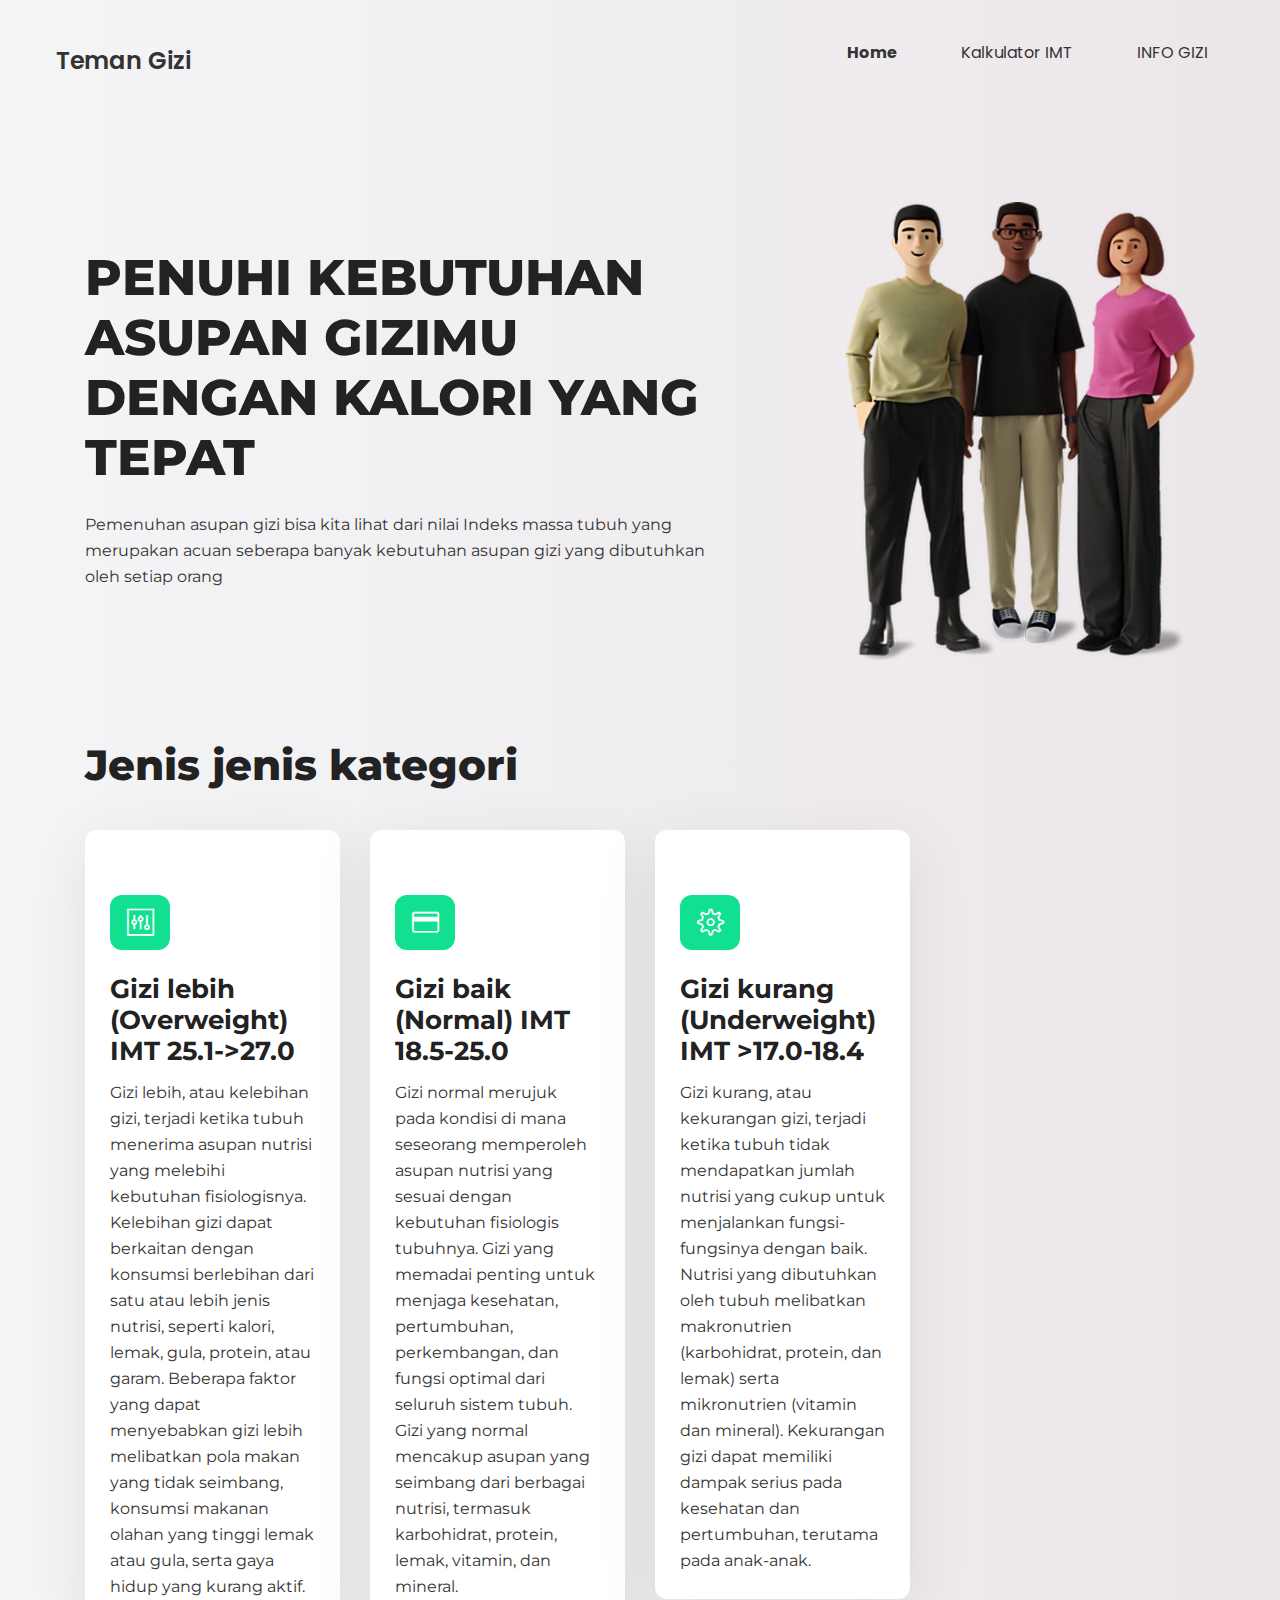
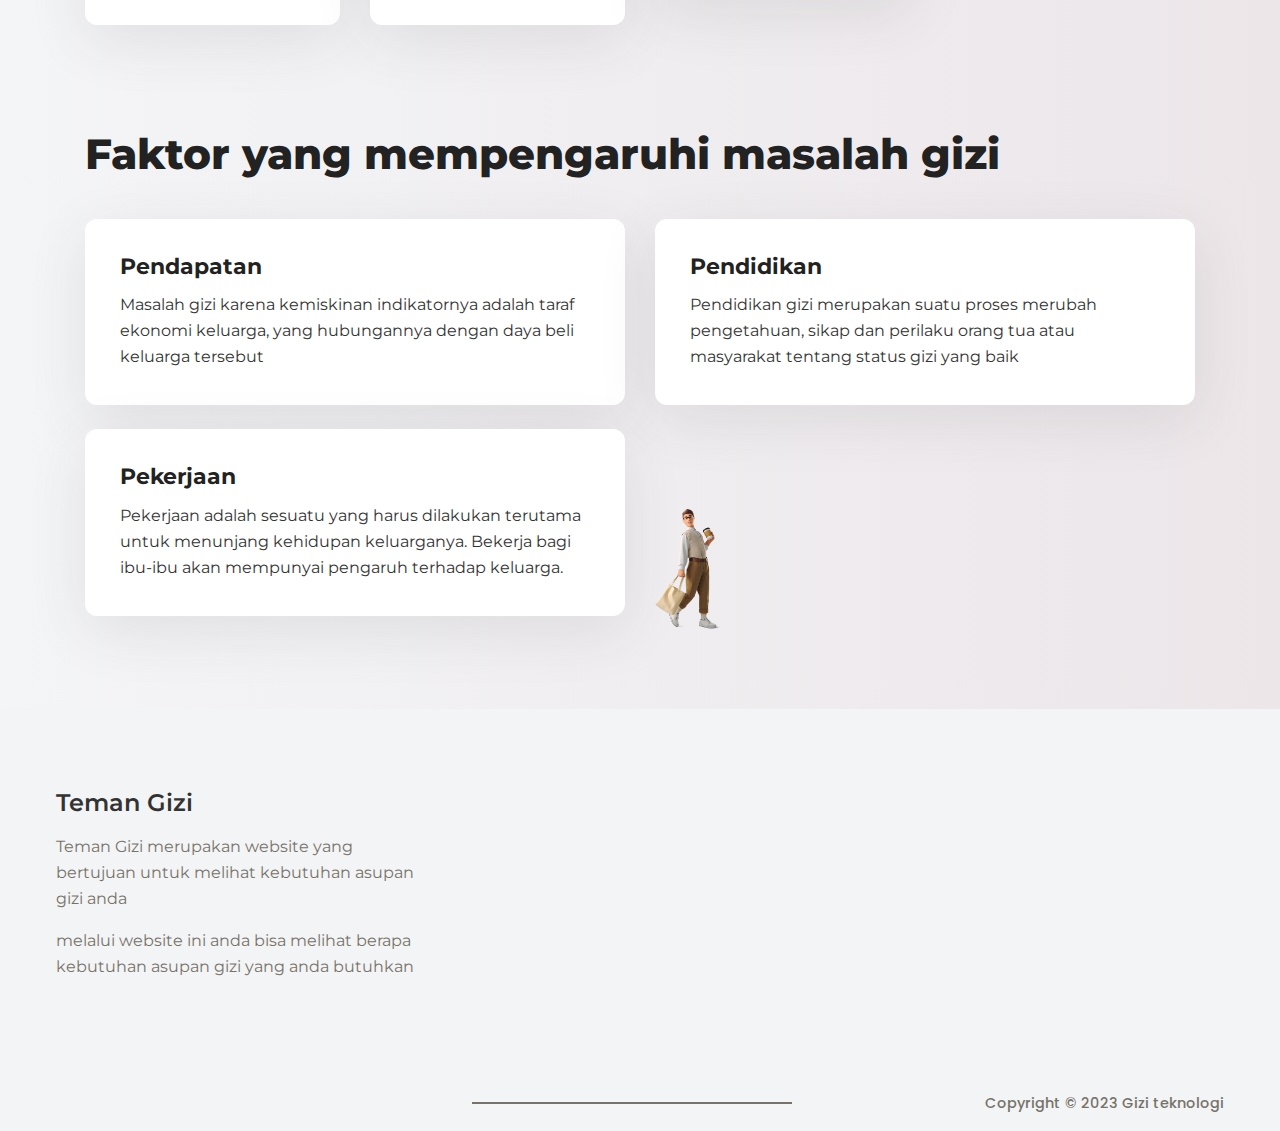
==== index.html @ fb21a04c "Rename Index.html to index.html" ====
<!DOCTYPE html>


<html lang="eng">

<head>
    <meta charset="utf-8">
    <title>PEduli Gizi</title>
    <meta name="viewport" content="width=device-width, initial-scale=1, maximum-scale=1">
    <meta name="theme-name" content="Mujahidin" />
    <!-- menghunungkan dengan bootstap -->
    <!-- plugins -->
    <link rel="stylesheet" href="plugins/bootstrap/bootstrap.min.css">
    <link rel="stylesheet" href="plugins/themify-icons/themify-icons.css">
    <!-- link css -->
    <link href="css/idin.css" rel="stylesheet">
    <link href="css/styles.css" rel="stylesheet">

    <!-- logo atas  -->
    <link rel="shortcut icon" href="images/Group 1.png" type="image/x-icon">
    <link rel="icon" href="images/Group 1.png" type="image/x-icon">



</head>

<body>

    <nav>
        <div class="nav__logo">Teman Gizi</div>
        <ul class="nav__links">
            <li class="nav-item"><a class="nav-link active" aria-current="page" href="Index.html"><b>Home</b></a></li>
            <li class="nav-item"><a class="nav-link" href="kalkulatorIMT.HTML">Kalkulator IMT</a></li>
            <li class="nav-item"><a class="nav-link" href="infoGizi.html">INFO GIZI </a></li>

        </ul>
    </nav>

    <!-- bagian ke 2 -->
    <section class="section pb-0">
        <div class="container">
            <div class="row justify-content-between align-items-center">
                <div class="col-lg-7 text-center text-lg-left">
                    <h1 class="mb-4">PENUHI KEBUTUHAN ASUPAN GIZIMU DENGAN KALORI YANG TEPAT</h1>
                    <p class="mb-4">Pemenuhan asupan gizi bisa kita lihat dari nilai Indeks massa tubuh yang merupakan acuan seberapa banyak kebutuhan asupan gizi yang dibutuhkan oleh setiap orang </p>
                    <P class="mb-4"><b></b></P>
                </div>
                <div class="col-lg-4 d-lg-block d-none">
                    <img src="/assets/bener 222.png" alt="illustration" class="img-fluid">
                </div>
            </div>
        </div>
    </section>
    <!-- /banner -->

    <!-- topics -->
    <section class="section pb-0">
        <div class="container">
            <h2 class="section-title">Jenis jenis kategori </h2>
            <div class="row">
                <!-- topic -->
                <div class="col-lg-3 col-md-4 col-sm-6 mb-4">
                    <div class="card match-height">
                        <div class="card-body">
                            <i class="card-icon ti-panel mb-4"></i>
                            <h3 class="card-title h4">Gizi lebih (Overweight) IMT 25.1->27.0</h3>
                            <p class="card-text">Gizi lebih, atau kelebihan gizi, terjadi ketika tubuh menerima asupan nutrisi yang melebihi kebutuhan fisiologisnya. Kelebihan gizi dapat berkaitan dengan konsumsi berlebihan dari satu atau lebih jenis nutrisi, seperti kalori, lemak, gula, protein, atau garam. Beberapa faktor yang dapat menyebabkan gizi lebih melibatkan pola makan yang tidak seimbang, konsumsi makanan olahan yang tinggi lemak atau gula, serta gaya hidup yang kurang aktif. </p>
                            <a href="list.html" class="stretched-link"></a>
                        </div>
                    </div>
                </div>
                <!-- topic -->
                <div class="col-lg-3 col-md-4 col-sm-6 mb-4">
                    <div class="card match-height">
                        <div class="card-body">
                            <i class="card-icon ti-credit-card mb-4"></i>
                            <h3 class="card-title h4">Gizi baik (Normal) IMT 18.5-25.0</h3>
                            <p class="card-text">Gizi normal merujuk pada kondisi di mana seseorang memperoleh asupan nutrisi yang sesuai dengan kebutuhan fisiologis tubuhnya. Gizi yang memadai penting untuk menjaga kesehatan, pertumbuhan, perkembangan, dan fungsi optimal dari seluruh sistem tubuh. Gizi yang normal mencakup asupan yang seimbang dari berbagai nutrisi, termasuk karbohidrat, protein, lemak, vitamin, dan mineral.</p>
                            <a href="list.html" class="stretched-link"></a>
                        </div>
                    </div>
                </div>
                <!-- topic -->
                <!-- topic -->
                <div class="col-lg-3 col-md-4 col-sm-6 mb-4">
                    <div class="card match-height">
                        <div class="card-body">
                            <i class="card-icon ti-settings mb-4"></i>
                            <h3 class="card-title h4">Gizi kurang (Underweight) IMT >17.0-18.4</h3>
                            <p class="card-text">Gizi kurang, atau kekurangan gizi, terjadi ketika tubuh tidak mendapatkan jumlah nutrisi yang cukup untuk menjalankan fungsi-fungsinya dengan baik. Nutrisi yang dibutuhkan oleh tubuh melibatkan makronutrien (karbohidrat, protein, dan lemak) serta mikronutrien (vitamin dan mineral). Kekurangan gizi dapat memiliki dampak serius pada kesehatan dan pertumbuhan, terutama pada anak-anak. 
                            </p>
                            <a href="list.html" class="stretched-link"></a>
                        </div>
                    </div>
                </div>
            </div>
        </div>
    </section>
    <!-- /topics -->

    <!-- faq -->
    <section class="section pb-0">
        <div class="container">
            <h2 class="section-title">Faktor yang mempengaruhi masalah gizi</h2>
            <div class="row masonry-wrapper">
                <!-- faq item -->
                <div class="col-md-6 mb-4">
                    <div class="card card-lg">
                        <div class="card-body">
                            <h3 class="card-title h5">Pendapatan</h3>
                            <p class="card-text content">Masalah gizi karena kemiskinan indikatornya adalah taraf ekonomi keluarga, yang hubungannya dengan daya beli keluarga tersebut
                        </div>
                    </div>
                </div>
                <!-- faq item -->
                <div class="col-md-6 mb-4">
                    <div class="card card-lg">
                        <div class="card-body">
                            <h3 class="card-title h5">Pendidikan </h3>
                            <p class="card-text content">Pendidikan gizi merupakan suatu proses merubah pengetahuan, sikap dan perilaku orang tua atau masyarakat tentang status gizi yang baik</p>
                        </div>
                    </div>
                </div>
                <!-- faq item -->
                <div class="col-md-6 mb-4">
                    <div class="card card-lg">
                        <div class="card-body">
                            <h3 class="card-title h5">Pekerjaan </h3>
                            <p class="card-text content">Pekerjaan adalah sesuatu yang harus dilakukan terutama untuk menunjang kehidupan keluarganya. Bekerja bagi ibu-ibu akan mempunyai pengaruh terhadap keluarga.
                                <a </p>
                        </div>
                    </div>
                </div>

                <!-- /faq -->

                <!-- call to action -->
                <section class="section">
                    <div class="container">
                        <div class="row align-items-center">
                            <div class="col-lg-4 text-center d-lg-block d-none">
                                <img src="images/idin.png" class="img-fluid" alt="">
                            </div>

                            </div>
                        </div>
                    </div>
                </section>
                <!-- /call to action -->

                <footer class="footer">
                    <div class="section__container footer__container">
                        <div class="footer__col">
                            <h3>Teman Gizi</h3>
                            <p>
                                Teman Gizi merupakan website yang bertujuan untuk melihat kebutuhan asupan gizi anda
                            </p>
                            <p>
                               melalui website ini anda bisa melihat berapa kebutuhan asupan gizi yang anda butuhkan
                        </div>
                        <div class="footer__col">
                        </div>
                    </div>
                    <div class="footer__bar">
                        Copyright © 2023 Gizi teknologi
                    </div>
                </footer>
                <!-- plugins -->
                <script src="plugins/jQuery/jquery.min.js"></script>
                <script src="plugins/bootstrap/bootstrap.min.js"></script>
                <script src="plugins/masonry/masonry.min.js"></script>
                <script src="plugins/clipboard/clipboard.min.js"></script>
                <script src="plugins/match-height/jquery.matchHeight-min.js"></script>

                <!-- Main Script -->
                <script src="js/script.js"></script>

</body>

</html>
---- plugins/themify-icons/themify-icons.css ----
@font-face{font-family:themify;src:url(fonts/themify.eot?-fvbane);src:url(fonts/themify.eot?#iefix-fvbane) format('embedded-opentype'),url(fonts/themify.woff?-fvbane) format('woff'),url(fonts/themify.ttf?-fvbane) format('truetype'),url(fonts/themify.svg?-fvbane#themify) format('svg');font-weight:400;font-style:normal}[class*=" ti-"],[class^=ti-]{font-family:themify;speak:none;font-style:normal;font-weight:400;font-variant:normal;text-transform:none;line-height:1;-webkit-font-smoothing:antialiased;-moz-osx-font-smoothing:grayscale}.ti-wand:before{content:"\e600"}.ti-volume:before{content:"\e601"}.ti-user:before{content:"\e602"}.ti-unlock:before{content:"\e603"}.ti-unlink:before{content:"\e604"}.ti-trash:before{content:"\e605"}.ti-thought:before{content:"\e606"}.ti-target:before{content:"\e607"}.ti-tag:before{content:"\e608"}.ti-tablet:before{content:"\e609"}.ti-star:before{content:"\e60a"}.ti-spray:before{content:"\e60b"}.ti-signal:before{content:"\e60c"}.ti-shopping-cart:before{content:"\e60d"}.ti-shopping-cart-full:before{content:"\e60e"}.ti-settings:before{content:"\e60f"}.ti-search:before{content:"\e610"}.ti-zoom-in:before{content:"\e611"}.ti-zoom-out:before{content:"\e612"}.ti-cut:before{content:"\e613"}.ti-ruler:before{content:"\e614"}.ti-ruler-pencil:before{content:"\e615"}.ti-ruler-alt:before{content:"\e616"}.ti-bookmark:before{content:"\e617"}.ti-bookmark-alt:before{content:"\e618"}.ti-reload:before{content:"\e619"}.ti-plus:before{content:"\e61a"}.ti-pin:before{content:"\e61b"}.ti-pencil:before{content:"\e61c"}.ti-pencil-alt:before{content:"\e61d"}.ti-paint-roller:before{content:"\e61e"}.ti-paint-bucket:before{content:"\e61f"}.ti-na:before{content:"\e620"}.ti-mobile:before{content:"\e621"}.ti-minus:before{content:"\e622"}.ti-medall:before{content:"\e623"}.ti-medall-alt:before{content:"\e624"}.ti-marker:before{content:"\e625"}.ti-marker-alt:before{content:"\e626"}.ti-arrow-up:before{content:"\e627"}.ti-arrow-right:before{content:"\e628"}.ti-arrow-left:before{content:"\e629"}.ti-arrow-down:before{content:"\e62a"}.ti-lock:before{content:"\e62b"}.ti-location-arrow:before{content:"\e62c"}.ti-link:before{content:"\e62d"}.ti-layout:before{content:"\e62e"}.ti-layers:before{content:"\e62f"}.ti-layers-alt:before{content:"\e630"}.ti-key:before{content:"\e631"}.ti-import:before{content:"\e632"}.ti-image:before{content:"\e633"}.ti-heart:before{content:"\e634"}.ti-heart-broken:before{content:"\e635"}.ti-hand-stop:before{content:"\e636"}.ti-hand-open:before{content:"\e637"}.ti-hand-drag:before{content:"\e638"}.ti-folder:before{content:"\e639"}.ti-flag:before{content:"\e63a"}.ti-flag-alt:before{content:"\e63b"}.ti-flag-alt-2:before{content:"\e63c"}.ti-eye:before{content:"\e63d"}.ti-export:before{content:"\e63e"}.ti-exchange-vertical:before{content:"\e63f"}.ti-desktop:before{content:"\e640"}.ti-cup:before{content:"\e641"}.ti-crown:before{content:"\e642"}.ti-comments:before{content:"\e643"}.ti-comment:before{content:"\e644"}.ti-comment-alt:before{content:"\e645"}.ti-close:before{content:"\e646"}.ti-clip:before{content:"\e647"}.ti-angle-up:before{content:"\e648"}.ti-angle-right:before{content:"\e649"}.ti-angle-left:before{content:"\e64a"}.ti-angle-down:before{content:"\e64b"}.ti-check:before{content:"\e64c"}.ti-check-box:before{content:"\e64d"}.ti-camera:before{content:"\e64e"}.ti-announcement:before{content:"\e64f"}.ti-brush:before{content:"\e650"}.ti-briefcase:before{content:"\e651"}.ti-bolt:before{content:"\e652"}.ti-bolt-alt:before{content:"\e653"}.ti-blackboard:before{content:"\e654"}.ti-bag:before{content:"\e655"}.ti-move:before{content:"\e656"}.ti-arrows-vertical:before{content:"\e657"}.ti-arrows-horizontal:before{content:"\e658"}.ti-fullscreen:before{content:"\e659"}.ti-arrow-top-right:before{content:"\e65a"}.ti-arrow-top-left:before{content:"\e65b"}.ti-arrow-circle-up:before{content:"\e65c"}.ti-arrow-circle-right:before{content:"\e65d"}.ti-arrow-circle-left:before{content:"\e65e"}.ti-arrow-circle-down:before{content:"\e65f"}.ti-angle-double-up:before{content:"\e660"}.ti-angle-double-right:before{content:"\e661"}.ti-angle-double-left:before{content:"\e662"}.ti-angle-double-down:before{content:"\e663"}.ti-zip:before{content:"\e664"}.ti-world:before{content:"\e665"}.ti-wheelchair:before{content:"\e666"}.ti-view-list:before{content:"\e667"}.ti-view-list-alt:before{content:"\e668"}.ti-view-grid:before{content:"\e669"}.ti-uppercase:before{content:"\e66a"}.ti-upload:before{content:"\e66b"}.ti-underline:before{content:"\e66c"}.ti-truck:before{content:"\e66d"}.ti-timer:before{content:"\e66e"}.ti-ticket:before{content:"\e66f"}.ti-thumb-up:before{content:"\e670"}.ti-thumb-down:before{content:"\e671"}.ti-text:before{content:"\e672"}.ti-stats-up:before{content:"\e673"}.ti-stats-down:before{content:"\e674"}.ti-split-v:before{content:"\e675"}.ti-split-h:before{content:"\e676"}.ti-smallcap:before{content:"\e677"}.ti-shine:before{content:"\e678"}.ti-shift-right:before{content:"\e679"}.ti-shift-left:before{content:"\e67a"}.ti-shield:before{content:"\e67b"}.ti-notepad:before{content:"\e67c"}.ti-server:before{content:"\e67d"}.ti-quote-right:before{content:"\e67e"}.ti-quote-left:before{content:"\e67f"}.ti-pulse:before{content:"\e680"}.ti-printer:before{content:"\e681"}.ti-power-off:before{content:"\e682"}.ti-plug:before{content:"\e683"}.ti-pie-chart:before{content:"\e684"}.ti-paragraph:before{content:"\e685"}.ti-panel:before{content:"\e686"}.ti-package:before{content:"\e687"}.ti-music:before{content:"\e688"}.ti-music-alt:before{content:"\e689"}.ti-mouse:before{content:"\e68a"}.ti-mouse-alt:before{content:"\e68b"}.ti-money:before{content:"\e68c"}.ti-microphone:before{content:"\e68d"}.ti-menu:before{content:"\e68e"}.ti-menu-alt:before{content:"\e68f"}.ti-map:before{content:"\e690"}.ti-map-alt:before{content:"\e691"}.ti-loop:before{content:"\e692"}.ti-location-pin:before{content:"\e693"}.ti-list:before{content:"\e694"}.ti-light-bulb:before{content:"\e695"}.ti-Italic:before{content:"\e696"}.ti-info:before{content:"\e697"}.ti-infinite:before{content:"\e698"}.ti-id-badge:before{content:"\e699"}.ti-hummer:before{content:"\e69a"}.ti-home:before{content:"\e69b"}.ti-help:before{content:"\e69c"}.ti-headphone:before{content:"\e69d"}.ti-harddrives:before{content:"\e69e"}.ti-harddrive:before{content:"\e69f"}.ti-gift:before{content:"\e6a0"}.ti-game:before{content:"\e6a1"}.ti-filter:before{content:"\e6a2"}.ti-files:before{content:"\e6a3"}.ti-file:before{content:"\e6a4"}.ti-eraser:before{content:"\e6a5"}.ti-envelope:before{content:"\e6a6"}.ti-download:before{content:"\e6a7"}.ti-direction:before{content:"\e6a8"}.ti-direction-alt:before{content:"\e6a9"}.ti-dashboard:before{content:"\e6aa"}.ti-control-stop:before{content:"\e6ab"}.ti-control-shuffle:before{content:"\e6ac"}.ti-control-play:before{content:"\e6ad"}.ti-control-pause:before{content:"\e6ae"}.ti-control-forward:before{content:"\e6af"}.ti-control-backward:before{content:"\e6b0"}.ti-cloud:before{content:"\e6b1"}.ti-cloud-up:before{content:"\e6b2"}.ti-cloud-down:before{content:"\e6b3"}.ti-clipboard:before{content:"\e6b4"}.ti-car:before{content:"\e6b5"}.ti-calendar:before{content:"\e6b6"}.ti-book:before{content:"\e6b7"}.ti-bell:before{content:"\e6b8"}.ti-basketball:before{content:"\e6b9"}.ti-bar-chart:before{content:"\e6ba"}.ti-bar-chart-alt:before{content:"\e6bb"}.ti-back-right:before{content:"\e6bc"}.ti-back-left:before{content:"\e6bd"}.ti-arrows-corner:before{content:"\e6be"}.ti-archive:before{content:"\e6bf"}.ti-anchor:before{content:"\e6c0"}.ti-align-right:before{content:"\e6c1"}.ti-align-left:before{content:"\e6c2"}.ti-align-justify:before{content:"\e6c3"}.ti-align-center:before{content:"\e6c4"}.ti-alert:before{content:"\e6c5"}.ti-alarm-clock:before{content:"\e6c6"}.ti-agenda:before{content:"\e6c7"}.ti-write:before{content:"\e6c8"}.ti-window:before{content:"\e6c9"}.ti-widgetized:before{content:"\e6ca"}.ti-widget:before{content:"\e6cb"}.ti-widget-alt:before{content:"\e6cc"}.ti-wallet:before{content:"\e6cd"}.ti-video-clapper:before{content:"\e6ce"}.ti-video-camera:before{content:"\e6cf"}.ti-vector:before{content:"\e6d0"}.ti-themify-logo:before{content:"\e6d1"}.ti-themify-favicon:before{content:"\e6d2"}.ti-themify-favicon-alt:before{content:"\e6d3"}.ti-support:before{content:"\e6d4"}.ti-stamp:before{content:"\e6d5"}.ti-split-v-alt:before{content:"\e6d6"}.ti-slice:before{content:"\e6d7"}.ti-shortcode:before{content:"\e6d8"}.ti-shift-right-alt:before{content:"\e6d9"}.ti-shift-left-alt:before{content:"\e6da"}.ti-ruler-alt-2:before{content:"\e6db"}.ti-receipt:before{content:"\e6dc"}.ti-pin2:before{content:"\e6dd"}.ti-pin-alt:before{content:"\e6de"}.ti-pencil-alt2:before{content:"\e6df"}.ti-palette:before{content:"\e6e0"}.ti-more:before{content:"\e6e1"}.ti-more-alt:before{content:"\e6e2"}.ti-microphone-alt:before{content:"\e6e3"}.ti-magnet:before{content:"\e6e4"}.ti-line-double:before{content:"\e6e5"}.ti-line-dotted:before{content:"\e6e6"}.ti-line-dashed:before{content:"\e6e7"}.ti-layout-width-full:before{content:"\e6e8"}.ti-layout-width-default:before{content:"\e6e9"}.ti-layout-width-default-alt:before{content:"\e6ea"}.ti-layout-tab:before{content:"\e6eb"}.ti-layout-tab-window:before{content:"\e6ec"}.ti-layout-tab-v:before{content:"\e6ed"}.ti-layout-tab-min:before{content:"\e6ee"}.ti-layout-slider:before{content:"\e6ef"}.ti-layout-slider-alt:before{content:"\e6f0"}.ti-layout-sidebar-right:before{content:"\e6f1"}.ti-layout-sidebar-none:before{content:"\e6f2"}.ti-layout-sidebar-left:before{content:"\e6f3"}.ti-layout-placeholder:before{content:"\e6f4"}.ti-layout-menu:before{content:"\e6f5"}.ti-layout-menu-v:before{content:"\e6f6"}.ti-layout-menu-separated:before{content:"\e6f7"}.ti-layout-menu-full:before{content:"\e6f8"}.ti-layout-media-right-alt:before{content:"\e6f9"}.ti-layout-media-right:before{content:"\e6fa"}.ti-layout-media-overlay:before{content:"\e6fb"}.ti-layout-media-overlay-alt:before{content:"\e6fc"}.ti-layout-media-overlay-alt-2:before{content:"\e6fd"}.ti-layout-media-left-alt:before{content:"\e6fe"}.ti-layout-media-left:before{content:"\e6ff"}.ti-layout-media-center-alt:before{content:"\e700"}.ti-layout-media-center:before{content:"\e701"}.ti-layout-list-thumb:before{content:"\e702"}.ti-layout-list-thumb-alt:before{content:"\e703"}.ti-layout-list-post:before{content:"\e704"}.ti-layout-list-large-image:before{content:"\e705"}.ti-layout-line-solid:before{content:"\e706"}.ti-layout-grid4:before{content:"\e707"}.ti-layout-grid3:before{content:"\e708"}.ti-layout-grid2:before{content:"\e709"}.ti-layout-grid2-thumb:before{content:"\e70a"}.ti-layout-cta-right:before{content:"\e70b"}.ti-layout-cta-left:before{content:"\e70c"}.ti-layout-cta-center:before{content:"\e70d"}.ti-layout-cta-btn-right:before{content:"\e70e"}.ti-layout-cta-btn-left:before{content:"\e70f"}.ti-layout-column4:before{content:"\e710"}.ti-layout-column3:before{content:"\e711"}.ti-layout-column2:before{content:"\e712"}.ti-layout-accordion-separated:before{content:"\e713"}.ti-layout-accordion-merged:before{content:"\e714"}.ti-layout-accordion-list:before{content:"\e715"}.ti-ink-pen:before{content:"\e716"}.ti-info-alt:before{content:"\e717"}.ti-help-alt:before{content:"\e718"}.ti-headphone-alt:before{content:"\e719"}.ti-hand-point-up:before{content:"\e71a"}.ti-hand-point-right:before{content:"\e71b"}.ti-hand-point-left:before{content:"\e71c"}.ti-hand-point-down:before{content:"\e71d"}.ti-gallery:before{content:"\e71e"}.ti-face-smile:before{content:"\e71f"}.ti-face-sad:before{content:"\e720"}.ti-credit-card:before{content:"\e721"}.ti-control-skip-forward:before{content:"\e722"}.ti-control-skip-backward:before{content:"\e723"}.ti-control-record:before{content:"\e724"}.ti-control-eject:before{content:"\e725"}.ti-comments-smiley:before{content:"\e726"}.ti-brush-alt:before{content:"\e727"}.ti-youtube:before{content:"\e728"}.ti-vimeo:before{content:"\e729"}.ti-twitter:before{content:"\e72a"}.ti-time:before{content:"\e72b"}.ti-tumblr:before{content:"\e72c"}.ti-skype:before{content:"\e72d"}.ti-share:before{content:"\e72e"}.ti-share-alt:before{content:"\e72f"}.ti-rocket:before{content:"\e730"}.ti-pinterest:before{content:"\e731"}.ti-new-window:before{content:"\e732"}.ti-microsoft:before{content:"\e733"}.ti-list-ol:before{content:"\e734"}.ti-linkedin:before{content:"\e735"}.ti-layout-sidebar-2:before{content:"\e736"}.ti-layout-grid4-alt:before{content:"\e737"}.ti-layout-grid3-alt:before{content:"\e738"}.ti-layout-grid2-alt:before{content:"\e739"}.ti-layout-column4-alt:before{content:"\e73a"}.ti-layout-column3-alt:before{content:"\e73b"}.ti-layout-column2-alt:before{content:"\e73c"}.ti-instagram:before{content:"\e73d"}.ti-google:before{content:"\e73e"}.ti-github:before{content:"\e73f"}.ti-flickr:before{content:"\e740"}.ti-facebook:before{content:"\e741"}.ti-dropbox:before{content:"\e742"}.ti-dribbble:before{content:"\e743"}.ti-apple:before{content:"\e744"}.ti-android:before{content:"\e745"}.ti-save:before{content:"\e746"}.ti-save-alt:before{content:"\e747"}.ti-yahoo:before{content:"\e748"}.ti-wordpress:before{content:"\e749"}.ti-vimeo-alt:before{content:"\e74a"}.ti-twitter-alt:before{content:"\e74b"}.ti-tumblr-alt:before{content:"\e74c"}.ti-trello:before{content:"\e74d"}.ti-stack-overflow:before{content:"\e74e"}.ti-soundcloud:before{content:"\e74f"}.ti-sharethis:before{content:"\e750"}.ti-sharethis-alt:before{content:"\e751"}.ti-reddit:before{content:"\e752"}.ti-pinterest-alt:before{content:"\e753"}.ti-microsoft-alt:before{content:"\e754"}.ti-linux:before{content:"\e755"}.ti-jsfiddle:before{content:"\e756"}.ti-joomla:before{content:"\e757"}.ti-html5:before{content:"\e758"}.ti-flickr-alt:before{content:"\e759"}.ti-email:before{content:"\e75a"}.ti-drupal:before{content:"\e75b"}.ti-dropbox-alt:before{content:"\e75c"}.ti-css3:before{content:"\e75d"}.ti-rss:before{content:"\e75e"}.ti-rss-alt:before{content:"\e75f"}
---- css/idin.css ----
/*  typography */


/* import dari gogel font */

@import url("https://fonts.googleapis.com/css?family=Montserrat:300,400,500,600,700,800&display=swap");
body {
    font-family: "Montserrat", sans-serif;
    -webkit-font-smoothing: antialiased;
    font-size: 16px;
    line-height: 1.6;
    color: #333;
}

p,
.paragraph {
    font-weight: 400;
    color: #333;
    font-size: 16px;
    line-height: 26px;
    font-family: "Montserrat", sans-serif;
}

h1,
h2,
h3,
h4,
h5,
h6 {
    color: #222;
    font-family: "Montserrat", sans-serif;
    font-weight: 700;
    line-height: 1.2;
}

h1,
.h1 {
    font-size: 50px;
    font-weight: 800;
}

@media (max-width: 575px) {
    h1,
    .h1 {
        font-size: 36px;
        font-weight: 600;
    }
}

h2,
.h2 {
    font-size: 42px;
    font-weight: 800;
}

@media (max-width: 575px) {
    h2,
    .h2 {
        font-size: 32px;
        font-weight: 600;
    }
}

h3,
.h3 {
    font-size: 32px;
}

@media (max-width: 575px) {
    h3,
    .h3 {
        font-size: 28px;
    }
}

h4,
.h4 {
    font-size: 26px;
}

h5,
.h5 {
    font-size: 22px;
}

h6,
.h6 {
    font-size: 18px;
}


/* Button style */

.btn {
    font-size: 16px;
    font-family: "Montserrat", sans-serif;
    text-transform: capitalize;
    padding: 13px 30px;
    border-radius: 6px;
    border: 1px solid;
    position: relative;
    z-index: 1;
    transition: 0.2s ease;
    font-weight: 600;
}

.btn:hover,
.btn:active,
.btn:focus {
    outline: 0;
    box-shadow: none !important;
}

.btn-sm {
    font-size: 14px;
    padding: 10px 25px;
}

.btn-primary {
    background: #11e090;
    color: #fff;
    border-color: #00ff95;
}

.btn-primary:active,
.btn-primary:hover,
.btn-primary:focus,
.btn-primary.focus,
.btn-primary.active {
    background: #cc0036 !important;
    border-color: #cc0036 !important;
}

.btn-outline-primary {
    background: transparent;
    color: #FF0043;
    border-color: #00ff95;
}

.btn-outline-primary:active,
.btn-outline-primary:hover,
.btn-outline-primary:focus,
.btn-outline-primary.focus,
.btn-outline-primary.active {
    background: #cc0036 !important;
    border-color: #cc0036 !important;
    color: #fff;
}

body {
    background-color: #fff;
    overflow-x: hidden;
}

::-moz-selection {
    background: #4c299e;
    color: #fff;
}

::selection {
    background: #ff3369;
    color: #fff;
}


/* preloader */

.preloader {
    position: fixed;
    top: 0;
    left: 0;
    right: 0;
    bottom: 0;
    background-color: #fff;
    z-index: 9999;
    display: flex;
    align-items: center;
    justify-content: center;
}

img {
    vertical-align: middle;
    border: 0;
    max-width: 100%;
    height: auto;
}

ul {
    list-style: none;
}

a {
    color: inherit;
}

a,
a:hover,
a:focus {
    text-decoration: none;
}

a,
button,
select {
    cursor: pointer;
    transition: 0.2s ease;
}

a:focus,
button:focus,
select:focus {
    outline: 0;
}

a:hover {
    color: #FF0043;
}

.slick-slide {
    outline: 0;
}

.section {
    padding-top: 80px;
    padding-bottom: 80px;
}

.section-sm {
    padding-top: 50px;
    padding-bottom: 50px;
}

.section-title {
    margin-bottom: 40px;
}

.bg-cover {
    background-size: cover;
    background-position: center center;
    background-repeat: no-repeat;
}

.border-default {
    border-color: #E2E2E2 !important;
}


/* overlay */

.overlay {
    position: relative;
}

.overlay::before {
    position: absolute;
    content: "";
    height: 100%;
    width: 100%;
    top: 0;
    left: 0;
    background: #000;
    opacity: 0.5;
}

.outline-0 {
    outline: 0 !important;
}

.rounded,
.card-icon,
.card {
    border-radius: 12px !important;
}

.shadow,
.card,
.search-wrapper .form-control,
.navigation.nav-bg {
    box-shadow: 0px 15px 60px rgba(62, 62, 62, 0.102) !important;
}

.d-unset {
    display: unset !important;
}

.bg-primary {
    background: #FF0043 !important;
}

.text-primary {
    color: #FF0043 !important;
}

.text-light {
    color: #999 !important;
}

.mb-10 {
    margin-bottom: 10px !important;
}

.mb-20 {
    margin-bottom: 20px !important;
}

.mb-30 {
    margin-bottom: 30px !important;
}

.mb-40 {
    margin-bottom: 40px !important;
}

.mb-50 {
    margin-bottom: 50px !important;
}

.mb-60 {
    margin-bottom: 60px !important;
}

.mb-70 {
    margin-bottom: 70px !important;
}

.mb-80 {
    margin-bottom: 80px !important;
}

.mb-90 {
    margin-bottom: 90px !important;
}

.mb-100 {
    margin-bottom: 100px !important;
}

.zindex-1 {
    z-index: 1;
}

.overflow-hidden {
    overflow: hidden;
}

.font-weight-medium {
    font-weight: 500;
}

.navigation {
    transition: 0.2s ease;
}

.navigation.nav-bg {
    background: #fff;
}

@media (max-width: 991px) {
    .navigation .form-inline {
        width: 100%;
    }
    .navigation .form-inline input {
        width: 100%;
    }
}

.nav-item {
    margin: 0;
}

.nav-item .nav-link {
    text-transform: capitalize;
}

.navbar-light .navbar-nav .nav-link {
    color: #222;
}

.navbar-light .navbar-nav .nav-link:hover {
    color: #FF0043;
}

.navbar-expand-lg .navbar-nav .nav-link {
    padding: 20px;
    font-size: 15px;
}

@media (max-width: 991px) {
    .navbar-expand-lg .navbar-nav .nav-link {
        padding: 10px;
        display: block;
    }
}

.search-wrapper {
    position: relative;
}

.search-wrapper .form-control {
    height: 46px;
    border: 0;
    outline: 0;
}

.search-wrapper .form-control::-moz-placeholder {
    color: #999;
    font-size: 15px;
}

.search-wrapper .form-control::placeholder {
    color: #999;
    font-size: 15px;
}

.search-wrapper .form-control-lg {
    height: 70px;
}

.search-wrapper .form-control.active.focus-visible {
    border-bottom-left-radius: 0;
    border-bottom-right-radius: 0;
}

.search-wrapper button {
    position: absolute;
    right: 10px;
    top: 50%;
    transform: translateY(-50%);
}

.search-wrapper button i {
    color: #FF0043;
}

.card {
    transition: 0.2s ease;
    border: 0;
}

.card-lg .card-body {
    padding: 35px;
}

.card-icon {
    background: #11e090;
    color: #fff;
    height: 55px;
    width: 60px;
    line-height: 55px;
    text-align: center;
    font-size: 27px;
    display: block;
    margin-top: 40px;
}

.card-text {
    margin-bottom: 0;
}

.card-title {
    font-weight: 700;
}

.card-body {
    padding: 25px;
}

.card:hover {
    box-shadow: 0px 15px 60px rgba(62, 62, 62, 0.2) !important;
}

.social-icons {
    margin-bottom: 0;
}

.social-icons a {
    display: block;
    height: 42px;
    width: 42px;
    line-height: 42px;
    text-align: center;
    color: #fff;
    background: #11e090;
    border-radius: 6px;
}

.footer-menu {
    margin-bottom: 0;
}

.footer-menu a {
    display: block;
    padding: 10px;
    color: #333;
    transition: 0.2s ease;
}

.footer-menu a:hover {
    color: #FF0043;
}


/* sidenav */

.sidenav {
    border-right: 1px solid #E2E2E2;
    padding-right: 20px;
}

.sidenav ul {
    padding-left: 10px;
}

.sidenav>li a {
    padding: 20px 0;
    color: #222;
    display: block;
    font-size: 18px;
    font-weight: 500;
}

.sidenav>li:not(:last-child) {
    border-bottom: 1px solid #E2E2E2;
}

.sidenav .sidelist ul {
    display: none;
}

.sidenav .parent>a {
    color: #FF0043 !important;
    position: relative;
    margin-left: 10px;
}

.sidenav .parent>a::before {
    position: absolute;
    content: "";
    left: -10px;
    top: 25%;
    height: 50%;
    width: 1px;
    background: #FF0043;
}

.sidenav .parent ul {
    display: block;
    margin-bottom: 10px;
}

.sidenav .parent ul a {
    padding: 5px 0;
    font-size: 14px;
    font-weight: 400;
    color: #222;
}

.sidenav .parent ul li.active>a {
    margin-left: 10px;
}

.sidenav .parent ul li.active>a::before {
    height: 5px;
    width: 5px;
    border-radius: 50%;
    display: block;
    top: 13px;
}


/* /sidenav */

.page-list {
    list-style-type: none;
}

.page-list a {
    display: none;
}

.page-list ul {
    padding: 0;
}

.page-list ul a {
    display: inline-block;
    padding: 7px 0;
    font-size: 20px;
    color: #222;
}

.pagination {
    margin-top: 50px;
    justify-content: space-between;
}

.pagination a {
    color: #FF0043;
    font-size: 18px;
    font-weight: 500;
}

.pagination i {
    line-height: 1.6;
}

.code-tabs {
    border: 1px solid #E2E2E2;
    overflow: hidden;
    margin-bottom: 20px;
}

.code-tabs .nav-tabs {
    margin-bottom: 0;
}

.code-tabs .nav-tabs .nav-item {
    padding-left: 0;
    border-right: 1px solid #E2E2E2;
}

.code-tabs .nav-tabs .nav-item .nav-link {
    text-decoration: none;
    font-weight: 500;
    border: 0;
}

.code-tabs .nav-tabs .nav-item::before {
    display: none;
}

.code-tabs .nav-tabs .nav-item.active {
    background: #FF0043;
}

.code-tabs .nav-tabs .nav-item.active .nav-link {
    color: #fff;
}

.code-tabs .tab-content {
    padding: 20px 15px;
}

pre {
    position: relative;
}

pre .copy-to-clipboard {
    background: #FF0043;
    color: #fff;
    cursor: pointer;
    padding: 4px 5px;
    line-height: 1;
    font-size: 12px;
    font-weight: 500;
    border-radius: 4px;
    position: absolute;
    right: 10px;
    top: 10px;
}

:not(pre)>code+span.copy-to-clipboard {
    display: none;
}

.autocomplete-suggestions {
    border: 0;
    border-radius: 0 0 6px 6px;
    box-shadow: 0px 50px 60px rgba(62, 62, 62, 0.102) !important;
    background: #fff;
}

.autocomplete-suggestions .autocomplete-suggestion {
    transition: 0.2s ease;
    padding: 10px;
    font-weight: 500;
}

.autocomplete-suggestions .autocomplete-suggestion.selected {
    background: #FF0043;
}

.search-item a {
    color: #222;
    display: block;
}

.search-item a:hover {
    color: #FF0043;
}

.search-item:not(:last-child) {
    border-bottom: 1px solid #E2E2E2;
}

.form-group label {
    font-size: 15px;
    font-weight: 500;
}

.form-group .form-control {
    height: 40px;
    background: transparent;
    border: 0;
    border-bottom: 1px solid #E2E2E2;
    border-radius: 0;
    padding: 10px 0;
}

.form-group .form-control::-moz-placeholder {
    font-size: 13px;
    color: #999;
}

.form-group .form-control::placeholder {
    font-size: 13px;
    color: #999;
}

.form-group .form-control:focus {
    outline: 0;
    border-color: #FF0043;
    box-shadow: none;
}

.form-group .custom-select {
    font-size: 13px;
    color: #999;
}

.form-group textarea.form-control {
    height: 100px;
}

.badge {
    margin-bottom: 20px;
    font-weight: 500;
    font-size: 15px;
    padding: 5px 10px;
}

.badge.added {
    background: #3778FF;
    color: #fff;
}

.badge.fixed {
    background: #F54773;
    color: #fff;
}

.badge.changed {
    background: #3AAA55;
    color: #fff;
}

.badge.depricated {
    background: #343434;
    color: #fff;
}

.badge.removed {
    background: #3bbfe4;
    color: #fff;
}

.badge.security {
    background: #F53535;
    color: #fff;
}

.badge.unreleased {
    background: #A037FF;
    color: #fff;
}

.collapse-wrapper {
    padding: 5px 15px;
}

.collapse-wrapper .collapse-head {
    text-decoration: none;
    color: #333;
    font-size: 18px;
    font-weight: 500;
    align-items: center;
}

:not(.highlight) pre {
    background: #FBFBFB;
}

.content h1,
.content h2,
.content h3,
.content h4,
.content h5,
.content h6 {
    font-weight: 500;
}

.content strong {
    font-weight: 600;
}

.content a {
    text-decoration: underline;
    color: #FF0043;
}

.content ol,
.content ul {
    padding-left: 20px;
}

.content ol li,
.content ul li {
    margin-bottom: 10px;
}

.content ul {
    padding-left: 0;
    margin-bottom: 20px;
}

.content ul li {
    padding-left: 20px;
    position: relative;
}

.content ul li::before {
    position: absolute;
    content: "";
    height: 8px;
    width: 8px;
    border-radius: 50%;
    background: #FF0043;
    left: 3px;
    top: 8px;
}

.content table {
    width: 100%;
    max-width: 100%;
    margin-bottom: 1rem;
    border: 1px solid #EEEEEE;
}

.content table td,
.content table th {
    padding: 0.75rem;
    vertical-align: top;
    margin-bottom: 0;
}

.content tr:not(:last-child) {
    border-bottom: 1px solid #EEEEEE;
}

.content th {
    font-weight: 500;
}

.content thead {
    background: #FBFBFB;
    margin-bottom: 0;
}

.content thead tr {
    border-bottom: 1px solid #EEEEEE;
}

.content tbody {
    background: #fff;
    margin-bottom: 0;
}

.content .notices {
    margin: 2rem 0;
    position: relative;
    overflow: hidden;
}

.content .notices p {
    padding: 10px;
    margin-bottom: 0;
}

.content .notices p::before {
    position: absolute;
    top: 2px;
    color: #fff;
    font-family: "themify";
    font-weight: 900;
    content: "\e717";
    left: 10px;
}

.content .notices.note p {
    border-top: 30px solid #6ab0de;
    background: #e7f2fa;
}

.content .notices.note p::after {
    content: "Note";
    position: absolute;
    top: 2px;
    color: #fff;
    left: 2rem;
}

.content .notices.tip p {
    border-top: 30px solid #78C578;
    background: #E6F9E6;
}

.content .notices.tip p::after {
    content: "Tip";
    position: absolute;
    top: 2px;
    color: #fff;
    left: 2rem;
}

.content .notices.info p {
    border-top: 30px solid #F0B37E;
    background: #FFF2DB;
}

.content .notices.info p::after {
    content: "Info";
    position: absolute;
    top: 2px;
    color: #fff;
    left: 2rem;
}

.content .notices.warning p {
    border-top: 30px solid #E06F6C;
    background: #FAE2E2;
}

.content .notices.warning p::after {
    content: "Warning";
    position: absolute;
    top: 2px;
    color: #fff;
    left: 2rem;
}

.content blockquote {
    font-size: 20px !important;
    color: #222;
    padding: 20px 40px;
    border-left: 2px solid #FF0043;
    margin: 40px 0;
    font-weight: bold;
    background: #FBFBFB;
}

.content blockquote p {
    margin-bottom: 0 !important;
}

.content pre {
    display: block;
    padding: 9.5px;
    margin: 10px 0px 10px;
}

.content code {
    margin-bottom: 0 !important;
    font-size: 100%;
}


/*# sourceMappingURL=style.css.map */
---- css/styles.css ----
@import url("https://fonts.googleapis.com/css2?family=Poppins:wght@400;500;600;700;800&display=swap");

:root {
  --primary-color: #2c3855;
  --primary-color-dark: #435681;
  --text-dark: #333333;
  --text-light: #767268;
  --extra-light: #f3f4f6;
  --white: #ffffff;
  --max-width: 1200px;
}

* {
  margin: 0;
  padding: 0;
  box-sizing: border-box;
}
body {
  background: linear-gradient(90deg, #f4f5f7 0%, #ece6e9 100%);
}

.btn-floating {
  position: fixed;
  right: 25px;
  overflow: hidden;
  width: 50px;
  height: 50px;
  border-radius: 100px;
  border: 0;
  z-index: 9999;
  color: white;
  transition: .2s;
}

.btn-floating:hover {
  width: auto;
  padding: 0 20px;
  cursor: pointer;
}

.btn-floating span {
  font-size: 16px;
  margin-left: 5px;
  transition: .2s;
  line-height: 0px;
  display: none;
}

.btn-floating:hover span {
  display: inline-block;
}

.btn-floating:hover img {
  margin-bottom: -3px;
}

.btn-floating.whatsapp {
  bottom: 25px;
  background-color: #34af23;
  border: 2px solid #fff;
}

.btn-floating.whatsapp:hover {
  background-color: #1f7a12;
}

.btn-floating.facebook {
  bottom: 85px;
  background-color: #1876f3;
  border: 2px solid #fff;
}

.btn-floating.facebook:hover {
  background-color: #1876f3;
}

.section__container {
  max-width: var(--max-width);
  margin: auto;
  padding: 5rem 1rem;
}

.section__header {
  font-size: 2rem;
  font-weight: 600;
  color: var(--text-dark);
  text-align: center;
}

a {
  text-decoration: none;
}

img {
  width: 100%;
  display: flex;
}

body {
  font-family: "Poppins", sans-serif;
}

nav {
  max-width: var(--max-width);
  margin: auto;
  padding: 2rem 1rem;
  display: flex;
  align-items: center;
  justify-content: space-between;
}

.nav__logo {
  font-size: 1.5rem;
  font-weight: 600;
  color: var(--text-dark);
}

.nav__links {
  list-style: none;
  display: flex;
  align-items: center;
  gap: 2rem;
}

.link a {
  font-weight: 500;
  color: var(--text-light);
  transition: 0.3s;
}

.link a:hover {
  color: var(--primary-color);
}

.header__container {
  padding: 1rem 1rem 5rem 1rem;
}

.header__image__container {
  position: relative;
  min-height: 500px;
  background-image: linear-gradient(
      to right,
      rgba(44, 56, 85, 0.9),
      rgba(100, 125, 187, 0.1)
    ),
    url("assets/header.jpg");
  background-position: center center;
  background-size: cover;
  background-repeat: no-repeat;
  border-radius: 2rem;
}

.header__content {
  max-width: 600px;
  padding: 5rem 2rem;
}

.header__content h1 {
  margin-bottom: 1rem;
  font-size: 3.5rem;
  line-height: 4rem;
  font-weight: 600;
  color: var(--white);
}

.header__content p {
  color: var(--extra-light);
}

.booking__container {
  position: absolute;
  bottom: -5rem;
  left: 50%;
  transform: translateX(-50%);
  width: calc(100% - 6rem);
  display: flex;
  align-items: center;
  gap: 1rem;
  padding: 3rem 2rem;
  border-radius: 2rem;
  background-color: rgba(255, 255, 255, 0.7);
  -webkit-backdrop-filter: blur(10px);
  backdrop-filter: blur(10px);
  box-shadow: 5px 5px 30px rgba(0, 0, 0, 0.1);
}

.booking__container form {
  width: 100%;
  flex: 1;
  display: grid;
  grid-template-columns: repeat(4, 1fr);
  gap: 1rem;
}

.booking__container .input__group {
  width: 100%;
  position: relative;
}

.booking__container label {
  position: absolute;
  top: 50%;
  left: 0;
  transform: translateY(-50%);
  font-size: 1.2rem;
  font-weight: 500;
  color: var(--text-dark);
  pointer-events: none;
  transition: 0.3s;
}

.booking__container input {
  width: 100%;
  padding: 10px 0;
  font-size: 1rem;
  outline: none;
  border: none;
  background-color: transparent;
  border-bottom: 1px solid var(--primary-color);
  color: var(--text-dark);
}

.booking__container input:focus ~ label {
  font-size: 0.8rem;
  top: 0;
}

.booking__container .form__group p {
  margin-top: 0.5rem;
  font-size: 0.8rem;
  color: var(--text-light);
}

.booking__container .btn {
  padding: 1rem;
  outline: none;
  border: none;
  font-size: 1.5rem;
  color: var(--white);
  background-color: var(--primary-color);
  border-radius: 100%;
  cursor: pointer;
  transition: 0.3s;
}

.booking__container .btn:hover {
  background-color: var(--primary-color-dark);
}

.popular__grid {
  margin-top: 4rem;
  display: grid;
  grid-template-columns: repeat(3, 1fr);
  gap: 2rem;
}

.popular__card {
  overflow: hidden;
  border-radius: 1rem;
  box-shadow: 5px 5px 20px rgba(0, 0, 0, 0.1);
}

.popular__content {
  padding: 1rem;
}

.popular__card__header {
  display: flex;
  align-items: center;
  justify-content: space-between;
  gap: 1rem;
  margin-bottom: 0.5rem;
}

.popular__card__header h4 {
  font-size: 1.2rem;
  font-weight: 600;
  color: var(--text-dark);
}

.popular__content p {
  color: var(--text-light);
}

.client {
  background-color: var(--extra-light);
}

.client__grid {
  margin-top: 4rem;
  display: grid;
  grid-template-columns: repeat(3, 1fr);
  gap: 2rem;
}

.client__card {
  padding: 2rem;
  background-color: var(--white);
  border-radius: 1rem;
  box-shadow: 5px 5px 20px rgba(0, 0, 0, 0.1);
}

.client__card img {
  max-width: 80px;
  margin: auto;
  margin-bottom: 1rem;
  border-radius: 100%;
}

.client__card p {
  text-align: center;
  color: var(--text-dark);
}

.reward__container {
  padding: 2rem;
  text-align: center;
  border-radius: 2rem;
  box-shadow: 5px 5px 30px rgba(0, 0, 0, 0.1);
}

.reward__container p {
  margin-bottom: 1rem;
  font-weight: 600;
  color: var(--text-light);
}

.reward__container h4 {
  max-width: 500px;
  margin: auto;
  margin-bottom: 1rem;
  font-size: 2rem;
  font-weight: 600;
  color: var(--text-dark);
}

.reward__btn {
  padding: 1rem 3rem;
  outline: none;
  border: none;
  font-size: 1rem;
  color: var(--white);
  background-color: var(--primary-color);
  border-radius: 1rem;
  cursor: pointer;
  transition: 0.3s;
}

.reward__btn:hover {
  background-color: var(--primary-color-dark);
}

.footer {
  background-color: var(--extra-light);
}

.footer__container {
  display: grid;
  grid-template-columns: 2fr repeat(3, 1fr);
  gap: 5rem;
}

.footer__col h3 {
  margin-bottom: 1rem;
  font-size: 1.5rem;
  font-weight: 600;
  color: var(--text-dark);
}

.footer__col h4 {
  margin-bottom: 1rem;
  font-size: 1.2rem;
  font-weight: 600;
  color: var(--text-dark);
}

.footer__col p {
  margin-bottom: 1rem;
  color: var(--text-light);
  cursor: pointer;
  transition: 0.3s;
}

.footer__col p:hover {
  color: var(--text-dark);
}

.footer__bar {
  position: relative;
  max-width: var(--max-width);
  margin: auto;
  padding: 1rem;
  font-size: 0.9rem;
  font-weight: 500;
  color: var(--text-light);
  text-align: right;
  overflow: hidden;
}

.footer__bar::before {
  position: absolute;
  content: "";
  top: 50%;
  right: 28rem;
  transform: translateY(-50%);
  width: 20rem;
  height: 2px;
  background-color: var(--text-light);
}

@media (width < 900px) {
  .booking__container form {
    grid-template-columns: repeat(2, 1fr);
  }

  .popular__grid {
    grid-template-columns: repeat(2, 1fr);
    gap: 1rem;
  }

  .client__grid {
    grid-template-columns: repeat(2, 1fr);
    gap: 1rem;
  }

  .footer__container {
    grid-template-columns: repeat(2, 1fr);
  }
}

@media (width < 600px) {
  .nav__links {
    display: none;
  }

  .header__container {
    padding-bottom: 25rem;
  }

  .booking__container {
    flex-direction: column;
    bottom: -25rem;
  }

  .booking__container form {
    grid-template-columns: repeat(1, 1fr);
  }

  .popular__grid {
    grid-template-columns: repeat(1, 1fr);
  }

  .client__grid {
    grid-template-columns: repeat(1, 1fr);
  }

  .footer__container {
    gap: 2rem;
  }
}
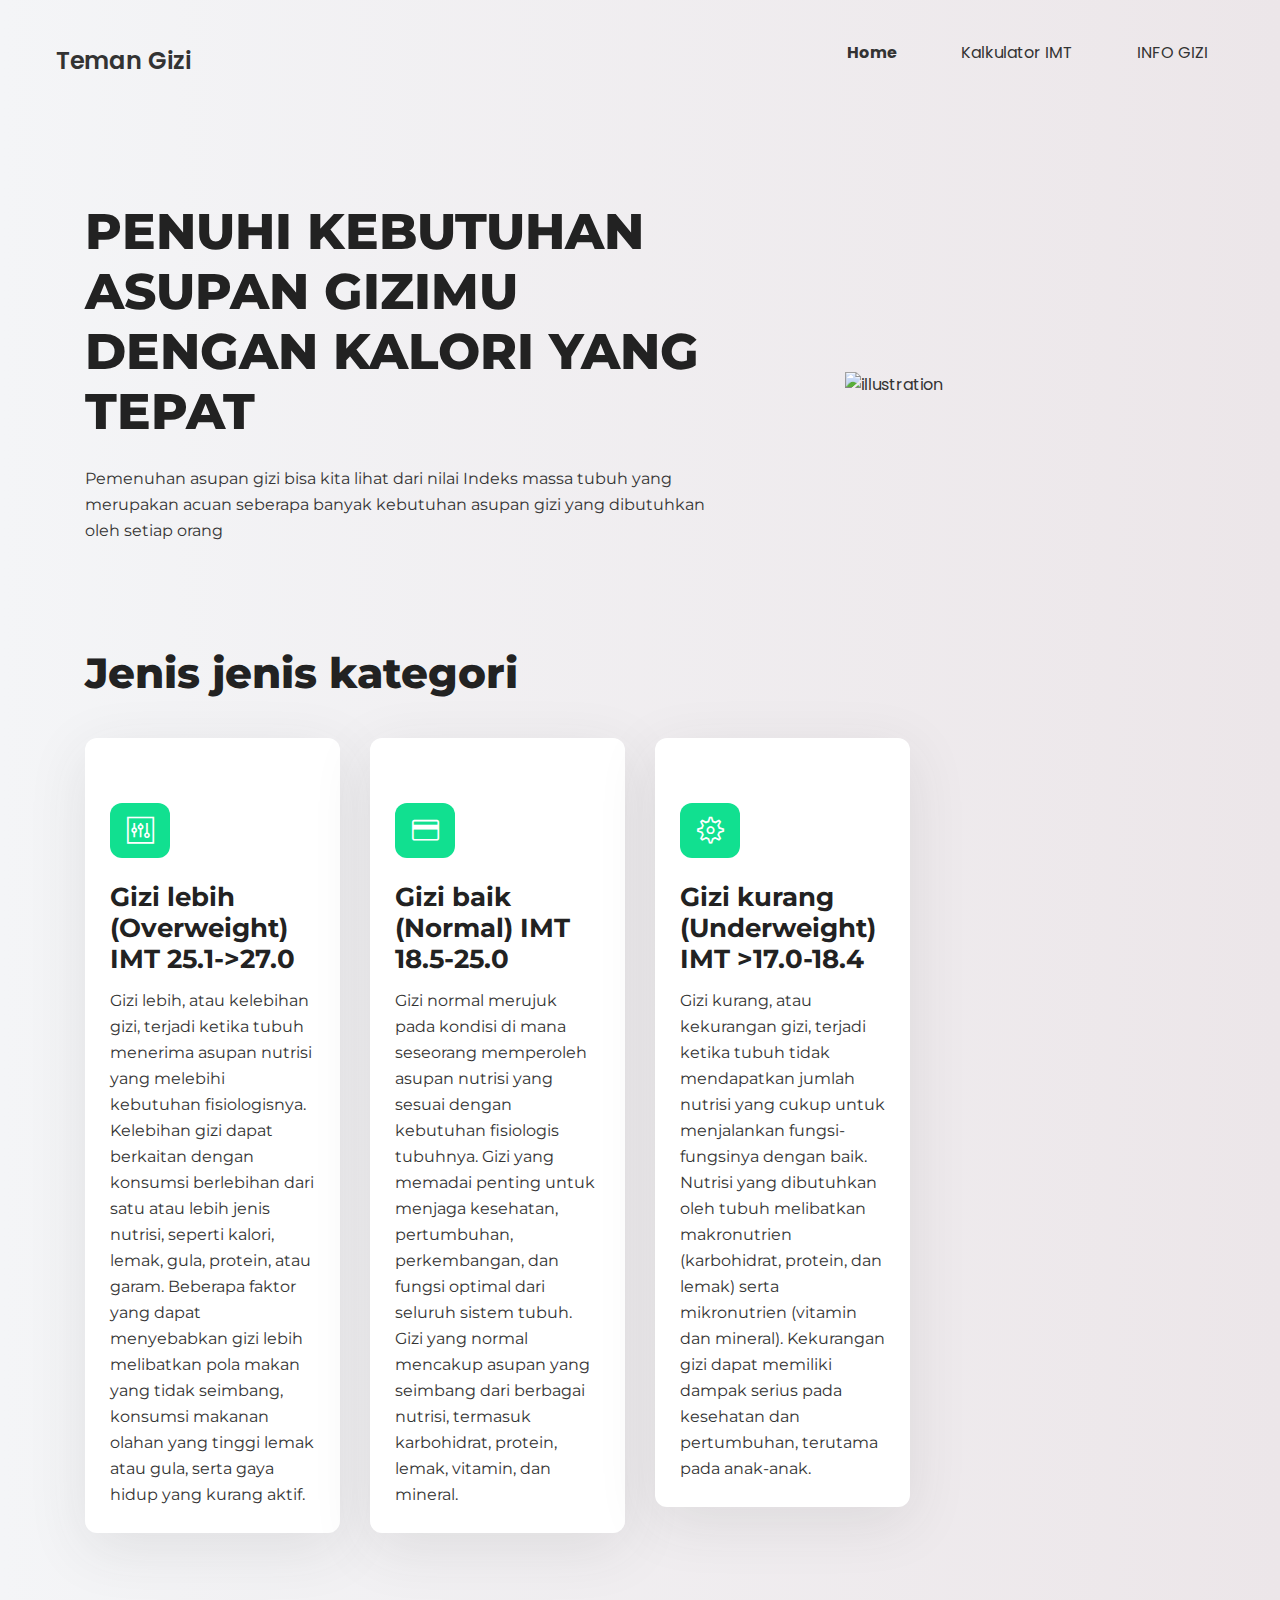
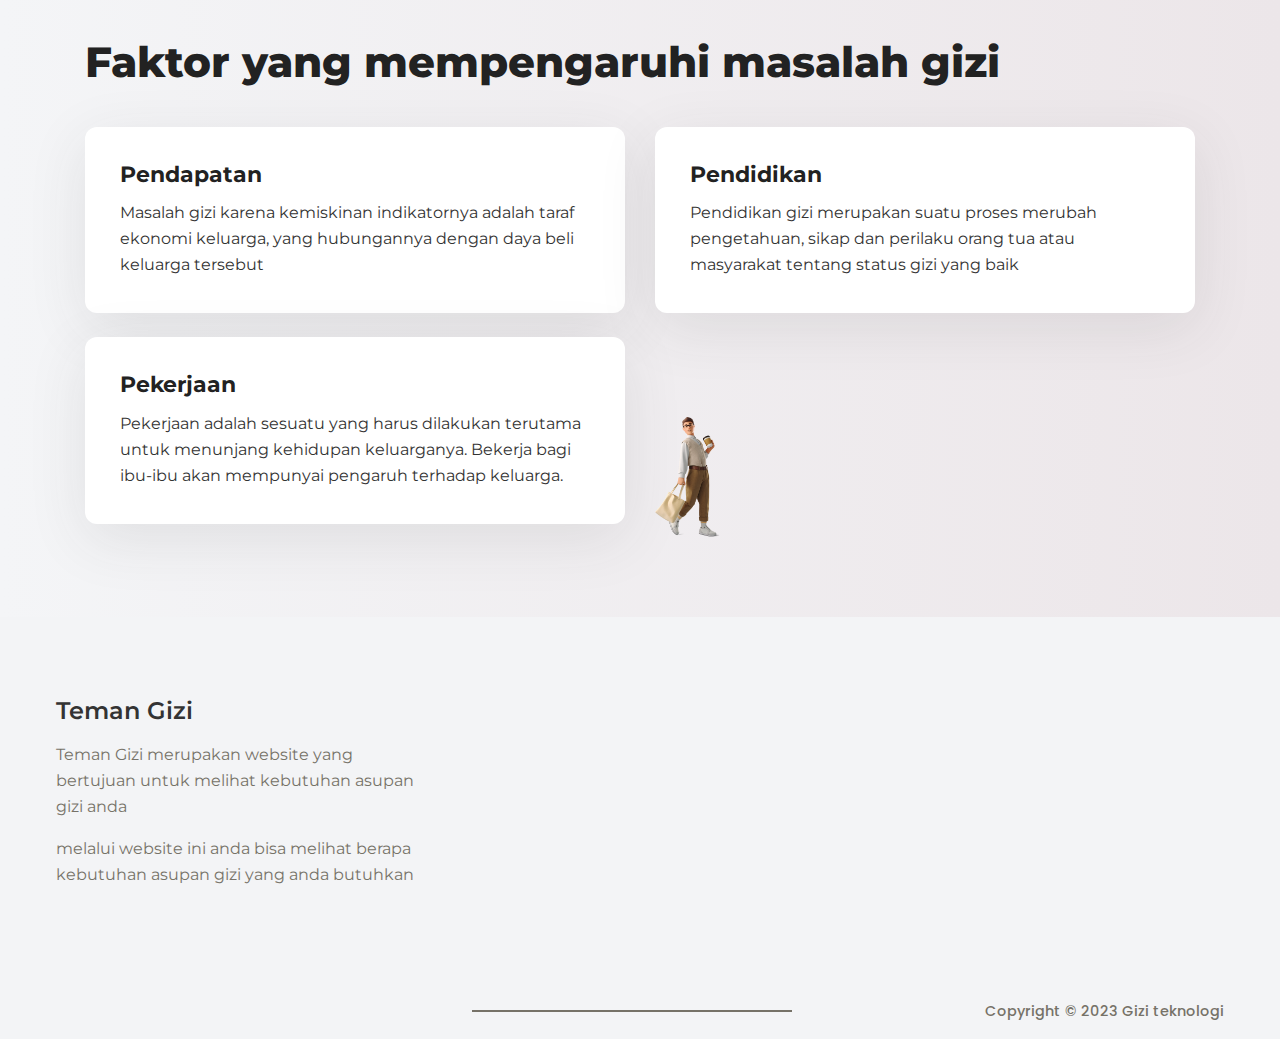
==== commit 089a68ce: "Update index.html" ====
--- a/index.html
+++ b/index.html
@@ -29,7 +29,7 @@
     <nav>
         <div class="nav__logo">Teman Gizi</div>
         <ul class="nav__links">
-            <li class="nav-item"><a class="nav-link active" aria-current="page" href="Index.html"><b>Home</b></a></li>
+            <li class="nav-item"><a class="nav-link active" aria-current="page" href="index.html"><b>Home</b></a></li>
             <li class="nav-item"><a class="nav-link" href="kalkulatorIMT.HTML">Kalkulator IMT</a></li>
             <li class="nav-item"><a class="nav-link" href="infoGizi.html">INFO GIZI </a></li>
 
@@ -46,7 +46,7 @@
                     <P class="mb-4"><b></b></P>
                 </div>
                 <div class="col-lg-4 d-lg-block d-none">
-                    <img src="/assets/bener 222.png" alt="illustration" class="img-fluid">
+                    <img src="/assets/bener 222" alt="illustration" class="img-fluid">
                 </div>
             </div>
         </div>
